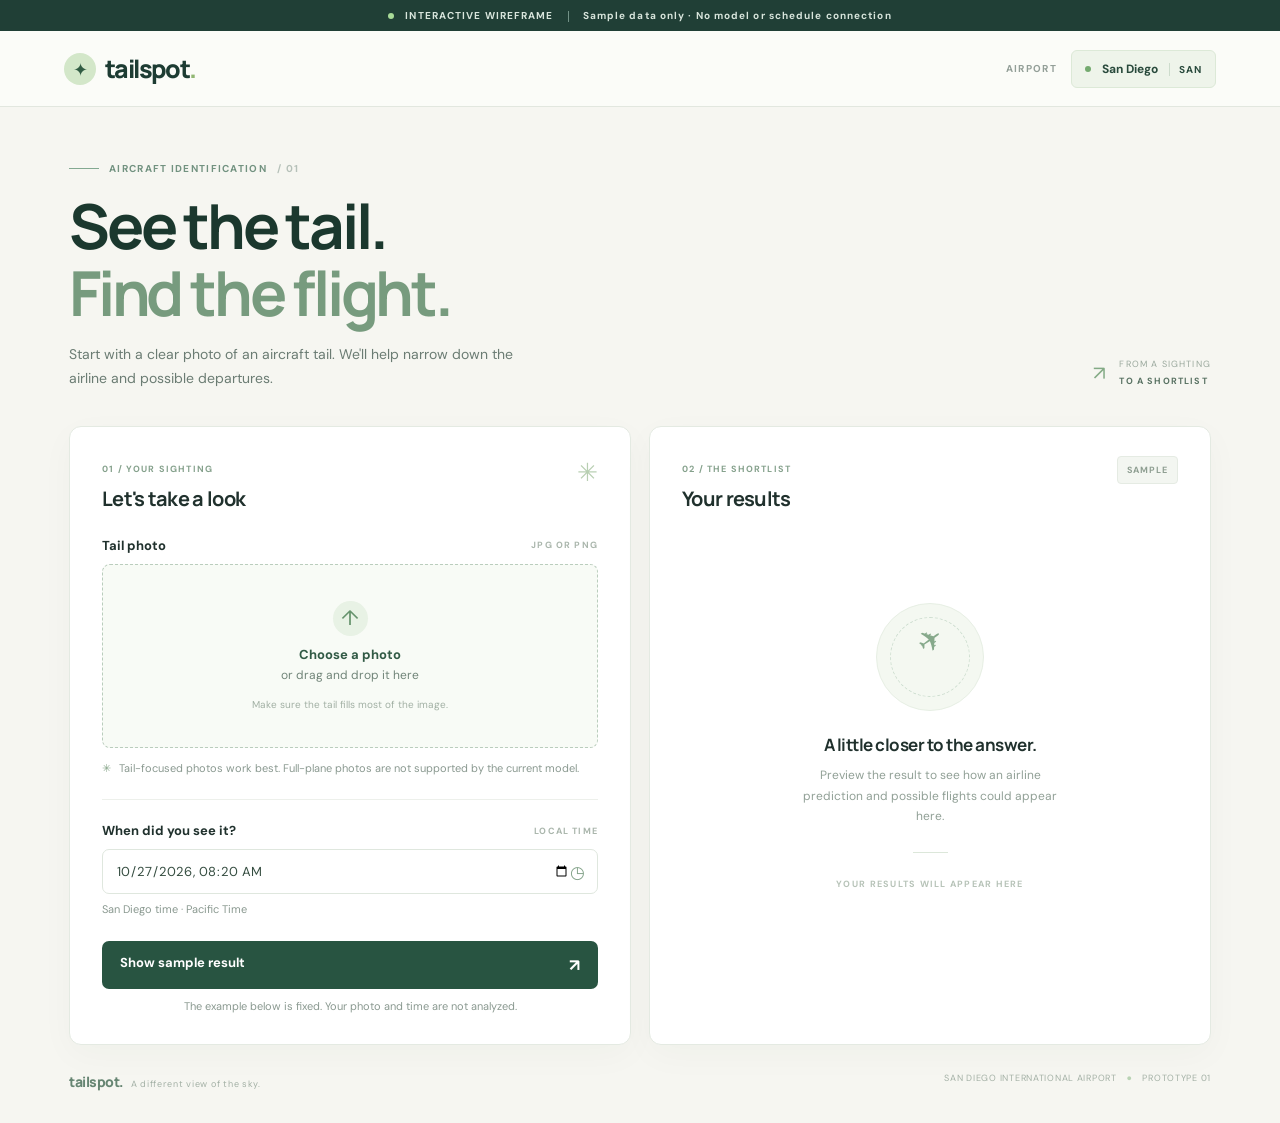
==== app_wireframe/index.html @ a4063f3d "Add airline identification app wireframe" ====
<!doctype html>
<html lang="en">
<head>
  <meta charset="utf-8">
  <meta name="viewport" content="width=device-width, initial-scale=1">
  <title>Tailspot · App wireframe</title>
  <link rel="stylesheet" href="styles.css">
  <script src="app.js" defer></script>
</head>
<body>
  <div class="prototype-banner"><span class="status-dot"></span> INTERACTIVE WIREFRAME <span class="banner-divider"></span> Sample data only · No model or schedule connection</div>
  <header class="topbar">
    <a class="brand" href="#top" aria-label="Tailspot home"><span class="brand-icon">✦</span><span>tailspot<span class="brand-period">.</span></span></a>
    <div class="header-right"><span class="header-label">AIRPORT</span><span class="airport-chip"><span class="airport-dot"></span> San Diego <b>SAN</b></span></div>
  </header>
  <main id="top">
    <section class="intro"><div><div class="eyebrow"><span class="line"></span> AIRCRAFT IDENTIFICATION <span class="eyebrow-number">/ 01</span></div><h1>See the tail.<br><span>Find the flight.</span></h1><p>Start with a clear photo of an aircraft tail. We'll help narrow down the airline and possible departures.</p></div><div class="intro-note"><span class="note-icon">↗</span><span>FROM A SIGHTING<br><strong>TO A SHORTLIST</strong></span></div></section>
    <div class="workspace">
      <section class="card input-card" aria-labelledby="input-title">
        <div class="card-heading"><div><span class="step">01 / YOUR SIGHTING</span><h2 id="input-title">Let's take a look</h2></div><span class="corner-mark">✳</span></div>
        <div class="form-label-row"><label for="photo">Tail photo</label><span>JPG OR PNG</span></div>
        <label class="upload" id="upload-zone" for="photo"><span class="upload-icon">↑</span><strong>Choose a photo</strong><span>or drag and drop it here</span><small>Make sure the tail fills most of the image.</small><input id="photo" type="file" accept="image/jpeg,image/png" class="visually-hidden"></label>
        <div class="preview" id="preview" hidden><img id="preview-image" alt="Selected aircraft tail preview"><div class="preview-info"><div><span class="preview-eyebrow">PHOTO READY</span><strong id="file-name"></strong></div><button type="button" class="text-button" id="change-photo">Change photo ↗</button></div></div>
        <p class="photo-guidance"><span>✳</span> Tail-focused photos work best. Full-plane photos are not supported by the current model.</p>
        <div class="field-divider"></div>
        <div class="form-label-row"><label for="observed">When did you see it?</label><span>LOCAL TIME</span></div>
        <div class="time-field"><input id="observed" type="datetime-local" value="2026-10-27T08:20"><span class="field-icon">◷</span></div>
        <p class="field-hint">San Diego time · Pacific Time</p>
        <button class="primary-button" id="show-result" type="button">Show sample result <span>↗</span></button>
        <p class="button-note">The example below is fixed. Your photo and time are not analyzed.</p>
      </section>
      <section class="card result-card" aria-labelledby="results-title">
        <div class="card-heading"><div><span class="step">02 / THE SHORTLIST</span><h2 id="results-title">Your results</h2></div><span class="sample-badge">SAMPLE</span></div>
        <div id="empty-state" class="empty-state"><div class="empty-icon"><span>✈</span><i></i></div><h3>A little closer to the answer.</h3><p>Preview the result to see how an airline prediction and possible flights could appear here.</p><div class="empty-divider"></div><span>YOUR RESULTS WILL APPEAR HERE</span></div>
        <div id="result-state" hidden aria-live="polite">
          <div class="result-alert"><span>i</span><p><strong>Illustrative example</strong> · This is a fixed sample, not a prediction from your photo or time.</p></div>
          <div class="result-label"><span>IDENTIFIED AIRLINE</span><span>MODEL OUTPUT</span></div>
          <div class="airline-result"><div class="airline-emblem">S</div><div><span class="result-caption">POSSIBLE AIRLINE</span><h3>Southwest Airlines</h3><p>Based on an example tail photo</p></div><div class="airline-arrow">↗</div></div>
          <div class="model-note">The model can be wrong, even when its confidence is high.</div>
          <div class="candidate-heading"><div><span class="step">NEXT / SCHEDULE LOOKUP</span><h3>Possible departures</h3><p>Tuesday · 8:20 AM sighting · SAN</p></div><span class="count-badge">2 CANDIDATES</span></div>
          <div class="flight"><div class="flight-icon">↗</div><div class="flight-main"><strong>Phoenix <span>PHX</span></strong><small>WN1002 · Scheduled 8:30 AM</small></div><div class="flight-time">10 min <span>after sighting</span></div></div>
          <div class="flight"><div class="flight-icon">↗</div><div class="flight-main"><strong>Las Vegas <span>LAS</span></strong><small>WN1001 · Scheduled 7:30 AM</small></div><div class="flight-time">50 min <span>before sighting</span></div></div>
          <div class="candidate-note"><span>✳</span><p><strong>These are possibilities, not confirmed flights.</strong> Schedule times are gate departures, and runway timing can vary.</p></div>
          <button type="button" class="reset-button" id="reset-result">← Back to the starting view</button>
        </div>
      </section>
    </div>
    <footer><span><strong>tailspot.</strong> &nbsp; A different view of the sky.</span><span>SAN DIEGO INTERNATIONAL AIRPORT <span class="footer-dot">●</span> PROTOTYPE 01</span></footer>
  </main>
</body>
</html>
---- app_wireframe/styles.css ----
@import url('https://fonts.googleapis.com/css2?family=DM+Sans:wght@400;500;600;700&family=Manrope:wght@400;500;600;700;800&display=swap');
.visually-hidden{position:absolute;width:1px;height:1px;padding:0;margin:-1px;overflow:hidden;clip:rect(0,0,0,0);white-space:nowrap;border:0}.upload:focus-within{outline:2px solid #285441;outline-offset:3px}
:root{font-family:'DM Sans',sans-serif;color:#20312d;background:#f6f6f1;font-synthesis:none}*{box-sizing:border-box}[hidden]{display:none!important}body{margin:0}.prototype-banner{background:#203f36;color:#d8e5dc;text-align:center;padding:9px 18px;font-size:10px;letter-spacing:.11em;font-weight:700}.status-dot,.airport-dot{display:inline-block;width:6px;height:6px;border-radius:50%;background:#a8db98;margin-right:8px;vertical-align:middle}.banner-divider{display:inline-block;height:11px;border-left:1px solid #729186;margin:0 11px;vertical-align:middle}.topbar{height:76px;border-bottom:1px solid #e2e7df;background:#fbfcf8;display:flex;align-items:center;justify-content:space-between;padding:0 max(5%,calc((100% - 1190px)/2));}.brand{font:800 25px Manrope,sans-serif;text-decoration:none;color:#1d3c33;letter-spacing:-1.6px;display:flex;align-items:center;gap:9px}.brand-icon{font-size:18px;background:#d3e7c9;color:#315c43;border-radius:50%;width:32px;height:32px;display:grid;place-items:center;letter-spacing:0}.brand-period{color:#91b773}.header-right{display:flex;align-items:center;gap:14px}.header-label,.airport-chip,.step,.eyebrow,.form-label-row span,.preview-eyebrow,.result-label,.result-caption,.count-badge{font-size:10px;letter-spacing:.13em;font-weight:700}.header-label{color:#939f98}.airport-chip{background:#eef4ea;border:1px solid #dce9d7;padding:10px 13px;border-radius:6px;color:#294a3c;letter-spacing:0;font-size:12px}.airport-chip b{border-left:1px solid #cddccc;padding-left:9px;margin-left:8px;font-size:10px;letter-spacing:.1em}.airport-dot{background:#74aa6f}main{max-width:1190px;margin:auto;padding:0 24px}.intro{display:flex;justify-content:space-between;align-items:flex-end;padding:55px 0 35px}.eyebrow{color:#729280;display:flex;align-items:center;gap:10px}.line{width:30px;height:1px;background:#83a991}.eyebrow-number{color:#b6c1b9}h1,h2,h3,p{margin:0}h1,h2,h3{font-family:Manrope,sans-serif}h1{font-size:clamp(39px,5vw,62px);line-height:1.08;letter-spacing:-3.2px;margin:18px 0 16px;font-weight:700;color:#1b382e}h1 span{color:#779b7e}.intro p{font-size:14px;color:#6b7c73;line-height:1.7;max-width:470px}.intro-note{display:flex;gap:12px;align-items:center;font-size:9px;letter-spacing:.13em;color:#9aa89d;line-height:1.8}.intro-note strong{color:#597263}.note-icon{font-size:20px;color:#83aa85}.workspace{display:grid;grid-template-columns:1fr 1fr;gap:18px;align-items:stretch}.card{background:#fff;border:1px solid #e4eae2;border-radius:12px;box-shadow:0 10px 35px #213c2c08;padding:29px 32px}.card-heading{display:flex;justify-content:space-between;align-items:flex-start;margin-bottom:25px}.step{color:#85a18c;font-size:9px}.card-heading h2{font-size:20px;letter-spacing:-.7px;margin-top:8px}.corner-mark{color:#b8cfb2;font-size:25px}.form-label-row{display:flex;justify-content:space-between;align-items:center;margin-bottom:10px}.form-label-row label{font-size:13px;font-weight:700}.form-label-row span{color:#aab6ac;font-size:9px}.upload{height:184px;border:1px dashed #bacdbd;border-radius:8px;background:#f8fbf6;display:flex;flex-direction:column;align-items:center;justify-content:center;cursor:pointer;color:#718579;font-size:12px;transition:.2s}.upload:hover,.upload.dragging{background:#eef7eb;border-color:#739b77}.upload strong{color:#315a45;font-size:13px;margin:10px 0 4px}.upload small{color:#a2b0a4;margin-top:15px}.upload-icon{width:35px;height:35px;background:#e8f2e5;display:grid;place-items:center;border-radius:50%;font-size:21px;color:#66936d}.preview{border:1px solid #e4eae2;border-radius:8px;overflow:hidden}.preview img{display:block;width:100%;height:184px;object-fit:contain;background:#edf2ed}.preview-info{display:flex;justify-content:space-between;align-items:center;padding:12px}.preview-info strong{display:block;font-size:12px;max-width:220px;overflow:hidden;text-overflow:ellipsis;white-space:nowrap;margin-top:4px}.preview-eyebrow{color:#8aa08e;font-size:9px}.text-button,.reset-button{border:0;background:none;color:#517c5d;cursor:pointer;font-weight:700;font-size:11px}.photo-guidance,.field-hint,.button-note{font-size:11px;color:#8a9990;line-height:1.6}.photo-guidance{margin:12px 0 0;display:flex;gap:8px}.photo-guidance span{color:#87a68a}.field-divider{border-top:1px solid #edf0eb;margin:22px 0}.time-field{display:flex;border:1px solid #dfe7de;border-radius:7px;align-items:center;padding:0 12px;height:45px}.time-field input{font:13px 'DM Sans',sans-serif;color:#354d40;border:0;background:transparent;width:100%;outline:none}.field-icon{color:#82a288;font-size:17px}.field-hint{margin-top:7px}.primary-button{width:100%;height:48px;border:0;border-radius:7px;background:#285441;color:white;text-align:left;padding:0 18px;font:700 13px 'DM Sans',sans-serif;margin-top:22px;cursor:pointer}.primary-button:hover{background:#1a4231}.primary-button span{float:right;font-size:17px}.button-note{text-align:center;margin-top:9px}.sample-badge{font-size:9px;color:#8e9e91;background:#f3f6f1;border:1px solid #e5ebe3;padding:7px 9px;border-radius:4px;letter-spacing:.1em;font-weight:700}.result-card{min-height:575px}.empty-state{min-height:420px;display:flex;flex-direction:column;align-items:center;justify-content:center;text-align:center}.empty-icon{width:108px;height:108px;background:#f4f8f1;border:1px solid #e7efe4;border-radius:50%;display:grid;place-items:center;color:#86a98b;position:relative;font-size:30px}.empty-icon:after{content:'';position:absolute;inset:13px;border:1px dashed #ceded0;border-radius:50%}.empty-icon span{transform:rotate(-35deg)}.empty-state h3{font-size:17px;letter-spacing:-.5px;margin-top:22px}.empty-state p{font-size:12px;color:#91a096;line-height:1.7;max-width:280px;margin-top:9px}.empty-divider{width:35px;border-top:1px solid #dce7da;margin:25px}.empty-state>span{font-size:9px;color:#b7c3b8;letter-spacing:.14em;font-weight:700}.result-alert{display:flex;gap:9px;align-items:flex-start;background:#f4f7ef;color:#708272;border-radius:6px;padding:11px;font-size:11px;line-height:1.5;margin-bottom:20px}.result-alert span{border:1px solid #aabfa9;border-radius:50%;width:15px;height:15px;display:grid;place-items:center;flex:none;font-size:9px}.result-label{display:flex;justify-content:space-between;color:#a0b0a2;font-size:9px;margin-bottom:10px}.airline-result{display:flex;align-items:center;gap:14px;padding:17px;border:1px solid #e5ece3;border-radius:8px}.airline-emblem{background:#254a6b;color:#f5d76e;border-radius:50%;width:46px;height:46px;display:grid;place-items:center;font:800 20px Manrope,sans-serif;flex:none}.result-caption{color:#90a095;font-size:9px}.airline-result h3{font-size:16px;letter-spacing:-.4px;margin:4px 0}.airline-result p,.candidate-heading p{font-size:11px;color:#91a096}.airline-arrow{margin-left:auto;color:#8fac96;font-size:19px}.model-note{font-size:10px;color:#93a198;margin-top:9px}.candidate-heading{display:flex;justify-content:space-between;align-items:flex-end;margin:24px 0 10px}.candidate-heading h3{font-size:17px;letter-spacing:-.5px;margin:7px 0}.count-badge{color:#739c78;background:#eff6ed;padding:7px 8px;border-radius:4px;font-size:9px;white-space:nowrap}.flight{display:flex;align-items:center;gap:12px;padding:13px 0;border-bottom:1px solid #edf1ec}.flight-icon{border-radius:50%;background:#f1f6ef;width:32px;height:32px;display:grid;place-items:center;color:#729c7b}.flight-main strong{font:700 13px Manrope,sans-serif}.flight-main strong span{font:700 10px 'DM Sans',sans-serif;color:#a1b1a4;margin-left:5px}.flight-main small{display:block;margin-top:4px;color:#97a69c;font-size:10px}.flight-time{margin-left:auto;text-align:right;font-size:11px;font-weight:700;color:#628269;white-space:nowrap}.flight-time span{display:block;font-size:9px;font-weight:400;color:#a2b0a5;margin-top:4px}.candidate-note{display:flex;gap:9px;background:#f8f8f3;padding:11px;margin-top:14px;font-size:10px;line-height:1.5;color:#8d9a8c;border-radius:6px}.candidate-note span{color:#8eaa86}.candidate-note strong{color:#63796a}.reset-button{padding:0;margin-top:16px}footer{display:flex;justify-content:space-between;gap:20px;padding:27px 0 32px;color:#a3b0a5;font-size:9px;letter-spacing:.08em}footer strong{font:800 14px Manrope,sans-serif;color:#668572;letter-spacing:-.5px}.footer-dot{color:#b9d3b4;margin:0 7px}@media(max-width:760px){.topbar{padding:0 20px}.header-label,.intro-note{display:none}.intro{padding-top:36px}.workspace{grid-template-columns:1fr}.card{padding:24px}.result-card{min-height:480px}.empty-state{min-height:360px}footer{flex-direction:column}.intro h1{letter-spacing:-2px}.prototype-banner{font-size:9px}}
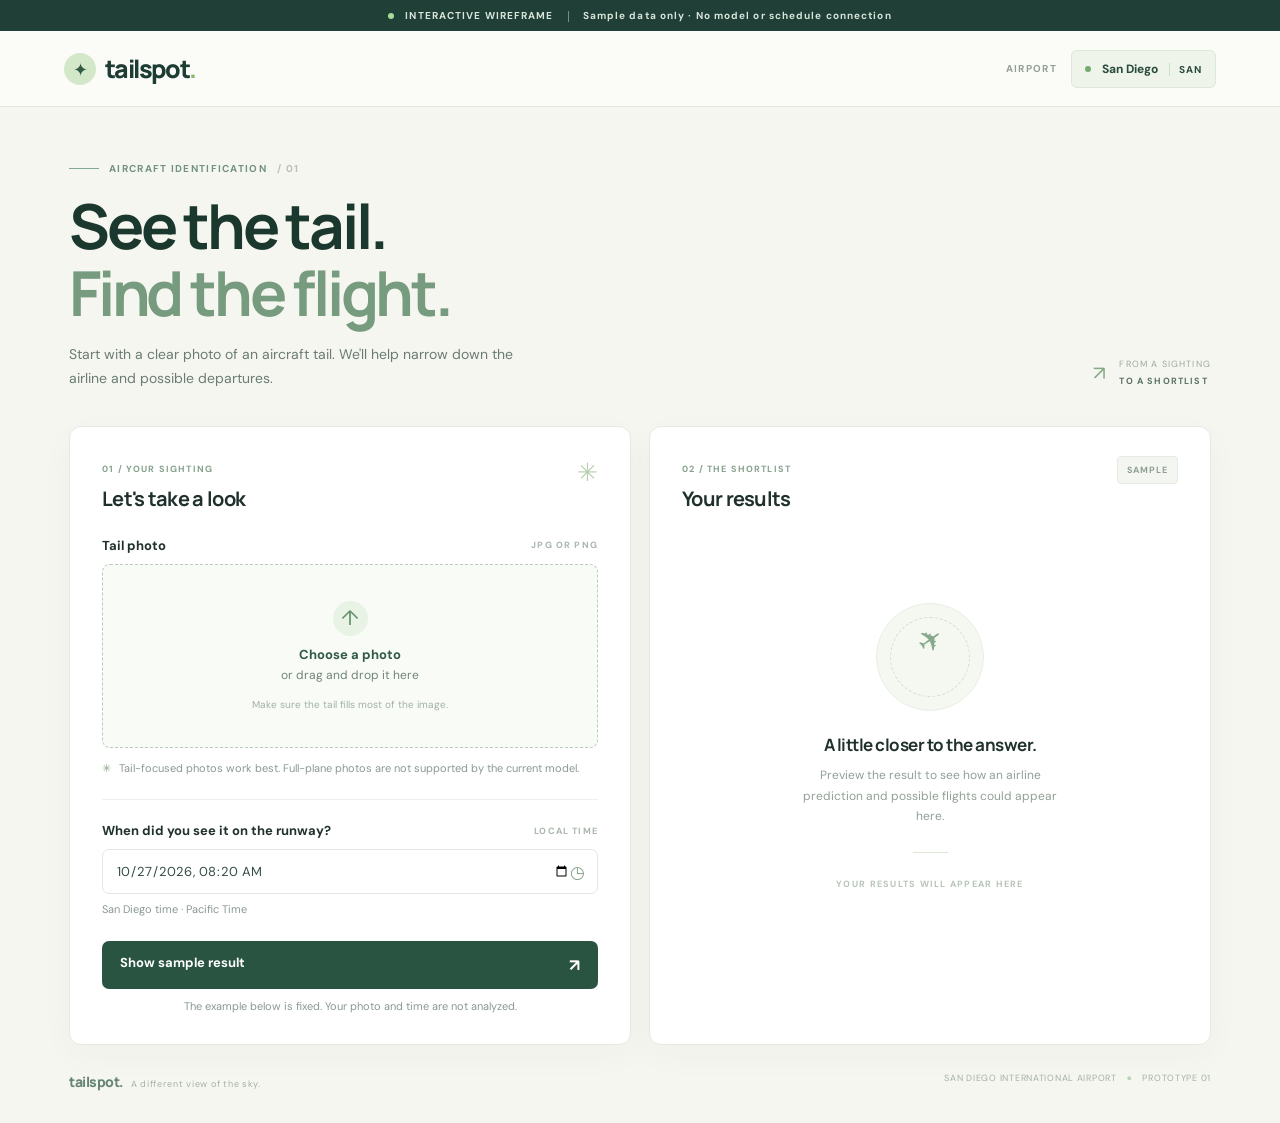
==== commit f81dae3d: "Refine wireframe and plan photo retention" ====
--- a/app_wireframe/index.html
+++ b/app_wireframe/index.html
@@ -23,7 +23,7 @@
         <div class="preview" id="preview" hidden><img id="preview-image" alt="Selected aircraft tail preview"><div class="preview-info"><div><span class="preview-eyebrow">PHOTO READY</span><strong id="file-name"></strong></div><button type="button" class="text-button" id="change-photo">Change photo ↗</button></div></div>
         <p class="photo-guidance"><span>✳</span> Tail-focused photos work best. Full-plane photos are not supported by the current model.</p>
         <div class="field-divider"></div>
-        <div class="form-label-row"><label for="observed">When did you see it?</label><span>LOCAL TIME</span></div>
+        <div class="form-label-row"><label for="observed">When did you see it on the runway?</label><span>LOCAL TIME</span></div>
         <div class="time-field"><input id="observed" type="datetime-local" value="2026-10-27T08:20"><span class="field-icon">◷</span></div>
         <p class="field-hint">San Diego time · Pacific Time</p>
         <button class="primary-button" id="show-result" type="button">Show sample result <span>↗</span></button>
@@ -35,12 +35,11 @@
         <div id="result-state" hidden aria-live="polite">
           <div class="result-alert"><span>i</span><p><strong>Illustrative example</strong> · This is a fixed sample, not a prediction from your photo or time.</p></div>
           <div class="result-label"><span>IDENTIFIED AIRLINE</span><span>MODEL OUTPUT</span></div>
-          <div class="airline-result"><div class="airline-emblem">S</div><div><span class="result-caption">POSSIBLE AIRLINE</span><h3>Southwest Airlines</h3><p>Based on an example tail photo</p></div><div class="airline-arrow">↗</div></div>
-          <div class="model-note">The model can be wrong, even when its confidence is high.</div>
+          <div class="airline-result"><div class="airline-emblem">S</div><div><span class="result-caption">AIRLINE</span><h3>Southwest Airlines <span class="airline-code">WN</span></h3><p>Based on an example tail photo</p></div><div class="airline-arrow">↗</div></div>
           <div class="candidate-heading"><div><span class="step">NEXT / SCHEDULE LOOKUP</span><h3>Possible departures</h3><p>Tuesday · 8:20 AM sighting · SAN</p></div><span class="count-badge">2 CANDIDATES</span></div>
           <div class="flight"><div class="flight-icon">↗</div><div class="flight-main"><strong>Phoenix <span>PHX</span></strong><small>WN1002 · Scheduled 8:30 AM</small></div><div class="flight-time">10 min <span>after sighting</span></div></div>
           <div class="flight"><div class="flight-icon">↗</div><div class="flight-main"><strong>Las Vegas <span>LAS</span></strong><small>WN1001 · Scheduled 7:30 AM</small></div><div class="flight-time">50 min <span>before sighting</span></div></div>
-          <div class="candidate-note"><span>✳</span><p><strong>These are possibilities, not confirmed flights.</strong> Schedule times are gate departures, and runway timing can vary.</p></div>
+          <div class="candidate-note"><span>✳</span><p><strong>These are possibilities, not confirmed flights.</strong> Schedule times are gate departures, and runway timing can vary. The model can also be wrong, even when its confidence is high.</p></div>
           <button type="button" class="reset-button" id="reset-result">← Back to the starting view</button>
         </div>
       </section>
--- a/app_wireframe/styles.css
+++ b/app_wireframe/styles.css
@@ -1,3 +1,4 @@
 @import url('https://fonts.googleapis.com/css2?family=DM+Sans:wght@400;500;600;700&family=Manrope:wght@400;500;600;700;800&display=swap');
 .visually-hidden{position:absolute;width:1px;height:1px;padding:0;margin:-1px;overflow:hidden;clip:rect(0,0,0,0);white-space:nowrap;border:0}.upload:focus-within{outline:2px solid #285441;outline-offset:3px}
+.airline-code{display:inline-block;margin-left:5px;padding:3px 6px;border-radius:4px;background:#eef4ea;color:#688b6f;font:700 10px 'DM Sans',sans-serif;letter-spacing:.08em;vertical-align:middle}
 :root{font-family:'DM Sans',sans-serif;color:#20312d;background:#f6f6f1;font-synthesis:none}*{box-sizing:border-box}[hidden]{display:none!important}body{margin:0}.prototype-banner{background:#203f36;color:#d8e5dc;text-align:center;padding:9px 18px;font-size:10px;letter-spacing:.11em;font-weight:700}.status-dot,.airport-dot{display:inline-block;width:6px;height:6px;border-radius:50%;background:#a8db98;margin-right:8px;vertical-align:middle}.banner-divider{display:inline-block;height:11px;border-left:1px solid #729186;margin:0 11px;vertical-align:middle}.topbar{height:76px;border-bottom:1px solid #e2e7df;background:#fbfcf8;display:flex;align-items:center;justify-content:space-between;padding:0 max(5%,calc((100% - 1190px)/2));}.brand{font:800 25px Manrope,sans-serif;text-decoration:none;color:#1d3c33;letter-spacing:-1.6px;display:flex;align-items:center;gap:9px}.brand-icon{font-size:18px;background:#d3e7c9;color:#315c43;border-radius:50%;width:32px;height:32px;display:grid;place-items:center;letter-spacing:0}.brand-period{color:#91b773}.header-right{display:flex;align-items:center;gap:14px}.header-label,.airport-chip,.step,.eyebrow,.form-label-row span,.preview-eyebrow,.result-label,.result-caption,.count-badge{font-size:10px;letter-spacing:.13em;font-weight:700}.header-label{color:#939f98}.airport-chip{background:#eef4ea;border:1px solid #dce9d7;padding:10px 13px;border-radius:6px;color:#294a3c;letter-spacing:0;font-size:12px}.airport-chip b{border-left:1px solid #cddccc;padding-left:9px;margin-left:8px;font-size:10px;letter-spacing:.1em}.airport-dot{background:#74aa6f}main{max-width:1190px;margin:auto;padding:0 24px}.intro{display:flex;justify-content:space-between;align-items:flex-end;padding:55px 0 35px}.eyebrow{color:#729280;display:flex;align-items:center;gap:10px}.line{width:30px;height:1px;background:#83a991}.eyebrow-number{color:#b6c1b9}h1,h2,h3,p{margin:0}h1,h2,h3{font-family:Manrope,sans-serif}h1{font-size:clamp(39px,5vw,62px);line-height:1.08;letter-spacing:-3.2px;margin:18px 0 16px;font-weight:700;color:#1b382e}h1 span{color:#779b7e}.intro p{font-size:14px;color:#6b7c73;line-height:1.7;max-width:470px}.intro-note{display:flex;gap:12px;align-items:center;font-size:9px;letter-spacing:.13em;color:#9aa89d;line-height:1.8}.intro-note strong{color:#597263}.note-icon{font-size:20px;color:#83aa85}.workspace{display:grid;grid-template-columns:1fr 1fr;gap:18px;align-items:stretch}.card{background:#fff;border:1px solid #e4eae2;border-radius:12px;box-shadow:0 10px 35px #213c2c08;padding:29px 32px}.card-heading{display:flex;justify-content:space-between;align-items:flex-start;margin-bottom:25px}.step{color:#85a18c;font-size:9px}.card-heading h2{font-size:20px;letter-spacing:-.7px;margin-top:8px}.corner-mark{color:#b8cfb2;font-size:25px}.form-label-row{display:flex;justify-content:space-between;align-items:center;margin-bottom:10px}.form-label-row label{font-size:13px;font-weight:700}.form-label-row span{color:#aab6ac;font-size:9px}.upload{height:184px;border:1px dashed #bacdbd;border-radius:8px;background:#f8fbf6;display:flex;flex-direction:column;align-items:center;justify-content:center;cursor:pointer;color:#718579;font-size:12px;transition:.2s}.upload:hover,.upload.dragging{background:#eef7eb;border-color:#739b77}.upload strong{color:#315a45;font-size:13px;margin:10px 0 4px}.upload small{color:#a2b0a4;margin-top:15px}.upload-icon{width:35px;height:35px;background:#e8f2e5;display:grid;place-items:center;border-radius:50%;font-size:21px;color:#66936d}.preview{border:1px solid #e4eae2;border-radius:8px;overflow:hidden}.preview img{display:block;width:100%;height:184px;object-fit:contain;background:#edf2ed}.preview-info{display:flex;justify-content:space-between;align-items:center;padding:12px}.preview-info strong{display:block;font-size:12px;max-width:220px;overflow:hidden;text-overflow:ellipsis;white-space:nowrap;margin-top:4px}.preview-eyebrow{color:#8aa08e;font-size:9px}.text-button,.reset-button{border:0;background:none;color:#517c5d;cursor:pointer;font-weight:700;font-size:11px}.photo-guidance,.field-hint,.button-note{font-size:11px;color:#8a9990;line-height:1.6}.photo-guidance{margin:12px 0 0;display:flex;gap:8px}.photo-guidance span{color:#87a68a}.field-divider{border-top:1px solid #edf0eb;margin:22px 0}.time-field{display:flex;border:1px solid #dfe7de;border-radius:7px;align-items:center;padding:0 12px;height:45px}.time-field input{font:13px 'DM Sans',sans-serif;color:#354d40;border:0;background:transparent;width:100%;outline:none}.field-icon{color:#82a288;font-size:17px}.field-hint{margin-top:7px}.primary-button{width:100%;height:48px;border:0;border-radius:7px;background:#285441;color:white;text-align:left;padding:0 18px;font:700 13px 'DM Sans',sans-serif;margin-top:22px;cursor:pointer}.primary-button:hover{background:#1a4231}.primary-button span{float:right;font-size:17px}.button-note{text-align:center;margin-top:9px}.sample-badge{font-size:9px;color:#8e9e91;background:#f3f6f1;border:1px solid #e5ebe3;padding:7px 9px;border-radius:4px;letter-spacing:.1em;font-weight:700}.result-card{min-height:575px}.empty-state{min-height:420px;display:flex;flex-direction:column;align-items:center;justify-content:center;text-align:center}.empty-icon{width:108px;height:108px;background:#f4f8f1;border:1px solid #e7efe4;border-radius:50%;display:grid;place-items:center;color:#86a98b;position:relative;font-size:30px}.empty-icon:after{content:'';position:absolute;inset:13px;border:1px dashed #ceded0;border-radius:50%}.empty-icon span{transform:rotate(-35deg)}.empty-state h3{font-size:17px;letter-spacing:-.5px;margin-top:22px}.empty-state p{font-size:12px;color:#91a096;line-height:1.7;max-width:280px;margin-top:9px}.empty-divider{width:35px;border-top:1px solid #dce7da;margin:25px}.empty-state>span{font-size:9px;color:#b7c3b8;letter-spacing:.14em;font-weight:700}.result-alert{display:flex;gap:9px;align-items:flex-start;background:#f4f7ef;color:#708272;border-radius:6px;padding:11px;font-size:11px;line-height:1.5;margin-bottom:20px}.result-alert span{border:1px solid #aabfa9;border-radius:50%;width:15px;height:15px;display:grid;place-items:center;flex:none;font-size:9px}.result-label{display:flex;justify-content:space-between;color:#a0b0a2;font-size:9px;margin-bottom:10px}.airline-result{display:flex;align-items:center;gap:14px;padding:17px;border:1px solid #e5ece3;border-radius:8px}.airline-emblem{background:#254a6b;color:#f5d76e;border-radius:50%;width:46px;height:46px;display:grid;place-items:center;font:800 20px Manrope,sans-serif;flex:none}.result-caption{color:#90a095;font-size:9px}.airline-result h3{font-size:16px;letter-spacing:-.4px;margin:4px 0}.airline-result p,.candidate-heading p{font-size:11px;color:#91a096}.airline-arrow{margin-left:auto;color:#8fac96;font-size:19px}.model-note{font-size:10px;color:#93a198;margin-top:9px}.candidate-heading{display:flex;justify-content:space-between;align-items:flex-end;margin:24px 0 10px}.candidate-heading h3{font-size:17px;letter-spacing:-.5px;margin:7px 0}.count-badge{color:#739c78;background:#eff6ed;padding:7px 8px;border-radius:4px;font-size:9px;white-space:nowrap}.flight{display:flex;align-items:center;gap:12px;padding:13px 0;border-bottom:1px solid #edf1ec}.flight-icon{border-radius:50%;background:#f1f6ef;width:32px;height:32px;display:grid;place-items:center;color:#729c7b}.flight-main strong{font:700 13px Manrope,sans-serif}.flight-main strong span{font:700 10px 'DM Sans',sans-serif;color:#a1b1a4;margin-left:5px}.flight-main small{display:block;margin-top:4px;color:#97a69c;font-size:10px}.flight-time{margin-left:auto;text-align:right;font-size:11px;font-weight:700;color:#628269;white-space:nowrap}.flight-time span{display:block;font-size:9px;font-weight:400;color:#a2b0a5;margin-top:4px}.candidate-note{display:flex;gap:9px;background:#f8f8f3;padding:11px;margin-top:14px;font-size:10px;line-height:1.5;color:#8d9a8c;border-radius:6px}.candidate-note span{color:#8eaa86}.candidate-note strong{color:#63796a}.reset-button{padding:0;margin-top:16px}footer{display:flex;justify-content:space-between;gap:20px;padding:27px 0 32px;color:#a3b0a5;font-size:9px;letter-spacing:.08em}footer strong{font:800 14px Manrope,sans-serif;color:#668572;letter-spacing:-.5px}.footer-dot{color:#b9d3b4;margin:0 7px}@media(max-width:760px){.topbar{padding:0 20px}.header-label,.intro-note{display:none}.intro{padding-top:36px}.workspace{grid-template-columns:1fr}.card{padding:24px}.result-card{min-height:480px}.empty-state{min-height:360px}footer{flex-direction:column}.intro h1{letter-spacing:-2px}.prototype-banner{font-size:9px}}
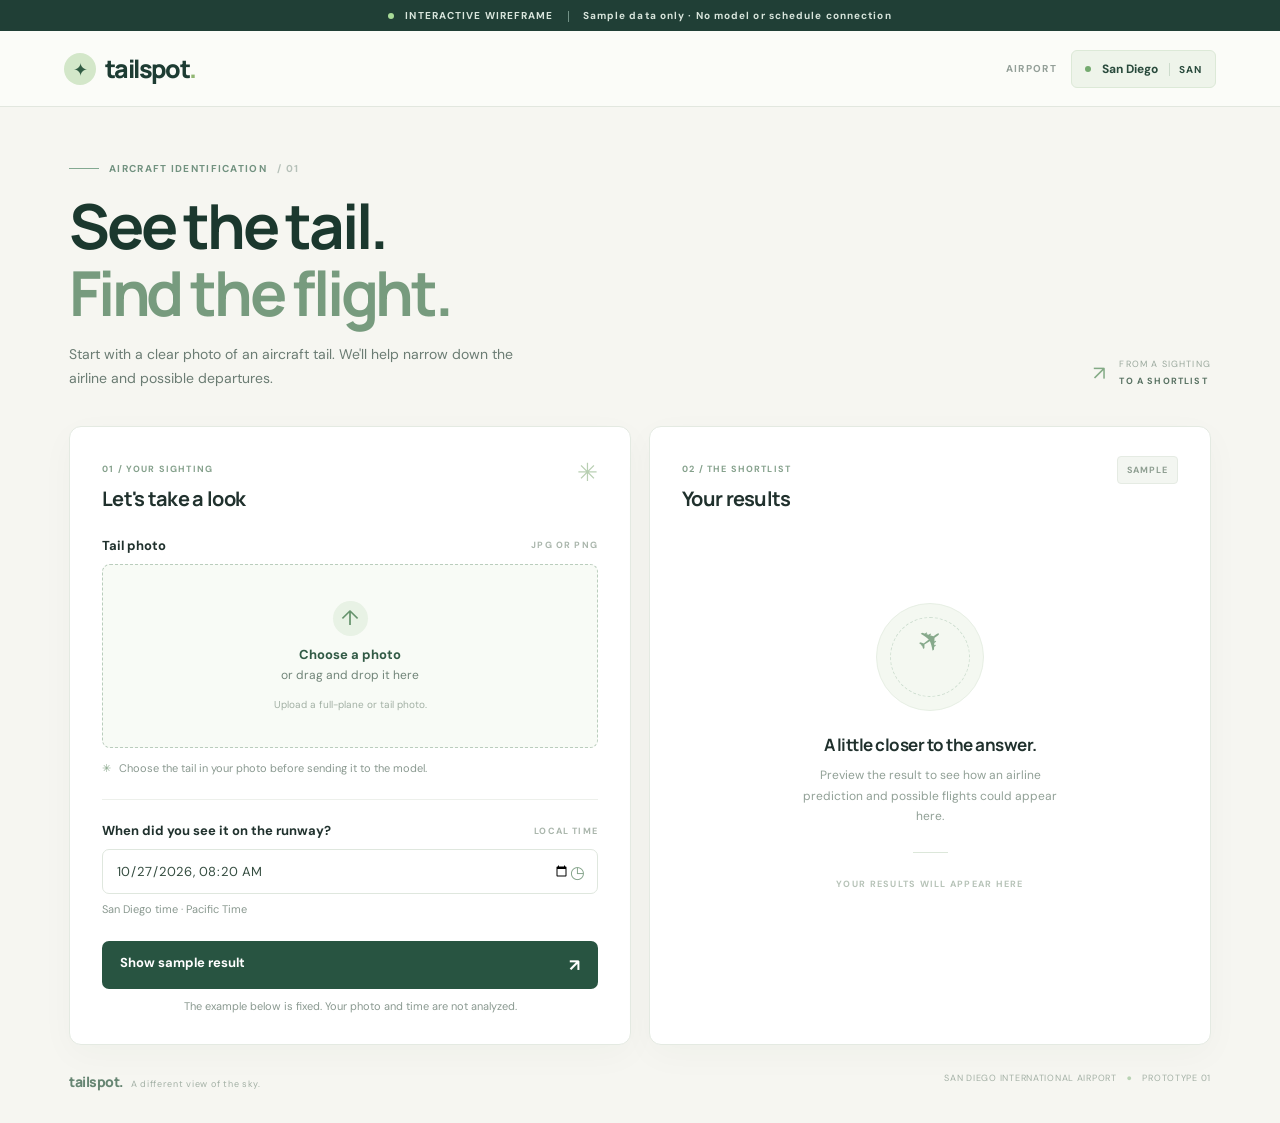
==== commit ae1fb1ac: "Add manual tail crop workflow" ====
--- a/app_wireframe/index.html
+++ b/app_wireframe/index.html
@@ -19,9 +19,22 @@
       <section class="card input-card" aria-labelledby="input-title">
         <div class="card-heading"><div><span class="step">01 / YOUR SIGHTING</span><h2 id="input-title">Let's take a look</h2></div><span class="corner-mark">✳</span></div>
         <div class="form-label-row"><label for="photo">Tail photo</label><span>JPG OR PNG</span></div>
-        <label class="upload" id="upload-zone" for="photo"><span class="upload-icon">↑</span><strong>Choose a photo</strong><span>or drag and drop it here</span><small>Make sure the tail fills most of the image.</small><input id="photo" type="file" accept="image/jpeg,image/png" class="visually-hidden"></label>
-        <div class="preview" id="preview" hidden><img id="preview-image" alt="Selected aircraft tail preview"><div class="preview-info"><div><span class="preview-eyebrow">PHOTO READY</span><strong id="file-name"></strong></div><button type="button" class="text-button" id="change-photo">Change photo ↗</button></div></div>
-        <p class="photo-guidance"><span>✳</span> Tail-focused photos work best. Full-plane photos are not supported by the current model.</p>
+        <label class="upload" id="upload-zone" for="photo"><span class="upload-icon">↑</span><strong>Choose a photo</strong><span>or drag and drop it here</span><small>Upload a full-plane or tail photo.</small><input id="photo" type="file" accept="image/jpeg,image/png" class="visually-hidden"></label>
+        <div class="preview" id="preview" hidden>
+          <div class="preview-info"><div><span class="preview-eyebrow">SELECT THE TAIL</span><strong id="file-name"></strong></div><button type="button" class="text-button" id="change-photo">Change photo ↗</button></div>
+          <p class="crop-help">Drag a box around the tail, leaving a little space around it.</p>
+          <canvas id="crop-canvas" aria-label="Photo: draw a box around the aircraft tail"></canvas>
+          <fieldset class="crop-fields"><legend>Or enter the box edges as percentages of the image</legend>
+            <label>Left <input id="crop-left" type="number" min="0" max="100" step="0.1" inputmode="decimal"></label>
+            <label>Top <input id="crop-top" type="number" min="0" max="100" step="0.1" inputmode="decimal"></label>
+            <label>Right <input id="crop-right" type="number" min="0" max="100" step="0.1" inputmode="decimal"></label>
+            <label>Bottom <input id="crop-bottom" type="number" min="0" max="100" step="0.1" inputmode="decimal"></label>
+          </fieldset>
+          <p id="crop-error" class="crop-error" role="status"></p>
+          <button type="button" id="apply-crop" class="crop-button" disabled>Preview tail crop ↗</button>
+          <div id="cropped-result" hidden><div class="crop-output-heading">TAIL CROP · MODEL INPUT</div><img id="cropped-image" alt="Preview of the selected tail crop"><button type="button" id="download-crop" class="text-button">Download crop ↓</button></div>
+        </div>
+        <p class="photo-guidance"><span>✳</span> Choose the tail in your photo before sending it to the model.</p>
         <div class="field-divider"></div>
         <div class="form-label-row"><label for="observed">When did you see it on the runway?</label><span>LOCAL TIME</span></div>
         <div class="time-field"><input id="observed" type="datetime-local" value="2026-10-27T08:20"><span class="field-icon">◷</span></div>
--- a/app_wireframe/styles.css
+++ b/app_wireframe/styles.css
@@ -1,4 +1,6 @@
 @import url('https://fonts.googleapis.com/css2?family=DM+Sans:wght@400;500;600;700&family=Manrope:wght@400;500;600;700;800&display=swap');
 .visually-hidden{position:absolute;width:1px;height:1px;padding:0;margin:-1px;overflow:hidden;clip:rect(0,0,0,0);white-space:nowrap;border:0}.upload:focus-within{outline:2px solid #285441;outline-offset:3px}
 .airline-code{display:inline-block;margin-left:5px;padding:3px 6px;border-radius:4px;background:#eef4ea;color:#688b6f;font:700 10px 'DM Sans',sans-serif;letter-spacing:.08em;vertical-align:middle}
+.crop-help{font-size:11px;line-height:1.5;color:#708579;padding:0 12px 10px}#crop-canvas{display:block;width:100%;height:auto;cursor:crosshair;touch-action:none;background:#edf2ed}.crop-fields{display:grid;grid-template-columns:repeat(4,minmax(0,1fr));gap:8px;border:0;margin:12px 12px 0;padding:0}.crop-fields legend{font-size:10px;color:#708579;margin-bottom:8px}.crop-fields label{font-size:10px;font-weight:700;color:#61776a}.crop-fields input{display:block;width:100%;margin-top:4px;border:1px solid #dfe7de;border-radius:5px;padding:6px;font:12px 'DM Sans',sans-serif;color:#354d40}.crop-error{color:#ad4a3c;font-size:11px;margin:7px 12px}.crop-button{margin:4px 12px 12px;padding:9px 12px;background:#e7f1e5;color:#315a45;border:0;border-radius:5px;font:700 11px 'DM Sans',sans-serif;cursor:pointer}.crop-button:disabled{opacity:.5;cursor:not-allowed}#cropped-result{border-top:1px solid #e4eae2;padding:12px}.crop-output-heading{font-size:9px;letter-spacing:.12em;color:#85a18c;font-weight:700;margin-bottom:8px}#cropped-image{display:block;max-width:100%;max-height:200px;margin-bottom:8px}
+#cropped-image{width:auto;height:auto}
 :root{font-family:'DM Sans',sans-serif;color:#20312d;background:#f6f6f1;font-synthesis:none}*{box-sizing:border-box}[hidden]{display:none!important}body{margin:0}.prototype-banner{background:#203f36;color:#d8e5dc;text-align:center;padding:9px 18px;font-size:10px;letter-spacing:.11em;font-weight:700}.status-dot,.airport-dot{display:inline-block;width:6px;height:6px;border-radius:50%;background:#a8db98;margin-right:8px;vertical-align:middle}.banner-divider{display:inline-block;height:11px;border-left:1px solid #729186;margin:0 11px;vertical-align:middle}.topbar{height:76px;border-bottom:1px solid #e2e7df;background:#fbfcf8;display:flex;align-items:center;justify-content:space-between;padding:0 max(5%,calc((100% - 1190px)/2));}.brand{font:800 25px Manrope,sans-serif;text-decoration:none;color:#1d3c33;letter-spacing:-1.6px;display:flex;align-items:center;gap:9px}.brand-icon{font-size:18px;background:#d3e7c9;color:#315c43;border-radius:50%;width:32px;height:32px;display:grid;place-items:center;letter-spacing:0}.brand-period{color:#91b773}.header-right{display:flex;align-items:center;gap:14px}.header-label,.airport-chip,.step,.eyebrow,.form-label-row span,.preview-eyebrow,.result-label,.result-caption,.count-badge{font-size:10px;letter-spacing:.13em;font-weight:700}.header-label{color:#939f98}.airport-chip{background:#eef4ea;border:1px solid #dce9d7;padding:10px 13px;border-radius:6px;color:#294a3c;letter-spacing:0;font-size:12px}.airport-chip b{border-left:1px solid #cddccc;padding-left:9px;margin-left:8px;font-size:10px;letter-spacing:.1em}.airport-dot{background:#74aa6f}main{max-width:1190px;margin:auto;padding:0 24px}.intro{display:flex;justify-content:space-between;align-items:flex-end;padding:55px 0 35px}.eyebrow{color:#729280;display:flex;align-items:center;gap:10px}.line{width:30px;height:1px;background:#83a991}.eyebrow-number{color:#b6c1b9}h1,h2,h3,p{margin:0}h1,h2,h3{font-family:Manrope,sans-serif}h1{font-size:clamp(39px,5vw,62px);line-height:1.08;letter-spacing:-3.2px;margin:18px 0 16px;font-weight:700;color:#1b382e}h1 span{color:#779b7e}.intro p{font-size:14px;color:#6b7c73;line-height:1.7;max-width:470px}.intro-note{display:flex;gap:12px;align-items:center;font-size:9px;letter-spacing:.13em;color:#9aa89d;line-height:1.8}.intro-note strong{color:#597263}.note-icon{font-size:20px;color:#83aa85}.workspace{display:grid;grid-template-columns:1fr 1fr;gap:18px;align-items:stretch}.card{background:#fff;border:1px solid #e4eae2;border-radius:12px;box-shadow:0 10px 35px #213c2c08;padding:29px 32px}.card-heading{display:flex;justify-content:space-between;align-items:flex-start;margin-bottom:25px}.step{color:#85a18c;font-size:9px}.card-heading h2{font-size:20px;letter-spacing:-.7px;margin-top:8px}.corner-mark{color:#b8cfb2;font-size:25px}.form-label-row{display:flex;justify-content:space-between;align-items:center;margin-bottom:10px}.form-label-row label{font-size:13px;font-weight:700}.form-label-row span{color:#aab6ac;font-size:9px}.upload{height:184px;border:1px dashed #bacdbd;border-radius:8px;background:#f8fbf6;display:flex;flex-direction:column;align-items:center;justify-content:center;cursor:pointer;color:#718579;font-size:12px;transition:.2s}.upload:hover,.upload.dragging{background:#eef7eb;border-color:#739b77}.upload strong{color:#315a45;font-size:13px;margin:10px 0 4px}.upload small{color:#a2b0a4;margin-top:15px}.upload-icon{width:35px;height:35px;background:#e8f2e5;display:grid;place-items:center;border-radius:50%;font-size:21px;color:#66936d}.preview{border:1px solid #e4eae2;border-radius:8px;overflow:hidden}.preview img{display:block;width:100%;height:184px;object-fit:contain;background:#edf2ed}.preview-info{display:flex;justify-content:space-between;align-items:center;padding:12px}.preview-info strong{display:block;font-size:12px;max-width:220px;overflow:hidden;text-overflow:ellipsis;white-space:nowrap;margin-top:4px}.preview-eyebrow{color:#8aa08e;font-size:9px}.text-button,.reset-button{border:0;background:none;color:#517c5d;cursor:pointer;font-weight:700;font-size:11px}.photo-guidance,.field-hint,.button-note{font-size:11px;color:#8a9990;line-height:1.6}.photo-guidance{margin:12px 0 0;display:flex;gap:8px}.photo-guidance span{color:#87a68a}.field-divider{border-top:1px solid #edf0eb;margin:22px 0}.time-field{display:flex;border:1px solid #dfe7de;border-radius:7px;align-items:center;padding:0 12px;height:45px}.time-field input{font:13px 'DM Sans',sans-serif;color:#354d40;border:0;background:transparent;width:100%;outline:none}.field-icon{color:#82a288;font-size:17px}.field-hint{margin-top:7px}.primary-button{width:100%;height:48px;border:0;border-radius:7px;background:#285441;color:white;text-align:left;padding:0 18px;font:700 13px 'DM Sans',sans-serif;margin-top:22px;cursor:pointer}.primary-button:hover{background:#1a4231}.primary-button span{float:right;font-size:17px}.button-note{text-align:center;margin-top:9px}.sample-badge{font-size:9px;color:#8e9e91;background:#f3f6f1;border:1px solid #e5ebe3;padding:7px 9px;border-radius:4px;letter-spacing:.1em;font-weight:700}.result-card{min-height:575px}.empty-state{min-height:420px;display:flex;flex-direction:column;align-items:center;justify-content:center;text-align:center}.empty-icon{width:108px;height:108px;background:#f4f8f1;border:1px solid #e7efe4;border-radius:50%;display:grid;place-items:center;color:#86a98b;position:relative;font-size:30px}.empty-icon:after{content:'';position:absolute;inset:13px;border:1px dashed #ceded0;border-radius:50%}.empty-icon span{transform:rotate(-35deg)}.empty-state h3{font-size:17px;letter-spacing:-.5px;margin-top:22px}.empty-state p{font-size:12px;color:#91a096;line-height:1.7;max-width:280px;margin-top:9px}.empty-divider{width:35px;border-top:1px solid #dce7da;margin:25px}.empty-state>span{font-size:9px;color:#b7c3b8;letter-spacing:.14em;font-weight:700}.result-alert{display:flex;gap:9px;align-items:flex-start;background:#f4f7ef;color:#708272;border-radius:6px;padding:11px;font-size:11px;line-height:1.5;margin-bottom:20px}.result-alert span{border:1px solid #aabfa9;border-radius:50%;width:15px;height:15px;display:grid;place-items:center;flex:none;font-size:9px}.result-label{display:flex;justify-content:space-between;color:#a0b0a2;font-size:9px;margin-bottom:10px}.airline-result{display:flex;align-items:center;gap:14px;padding:17px;border:1px solid #e5ece3;border-radius:8px}.airline-emblem{background:#254a6b;color:#f5d76e;border-radius:50%;width:46px;height:46px;display:grid;place-items:center;font:800 20px Manrope,sans-serif;flex:none}.result-caption{color:#90a095;font-size:9px}.airline-result h3{font-size:16px;letter-spacing:-.4px;margin:4px 0}.airline-result p,.candidate-heading p{font-size:11px;color:#91a096}.airline-arrow{margin-left:auto;color:#8fac96;font-size:19px}.model-note{font-size:10px;color:#93a198;margin-top:9px}.candidate-heading{display:flex;justify-content:space-between;align-items:flex-end;margin:24px 0 10px}.candidate-heading h3{font-size:17px;letter-spacing:-.5px;margin:7px 0}.count-badge{color:#739c78;background:#eff6ed;padding:7px 8px;border-radius:4px;font-size:9px;white-space:nowrap}.flight{display:flex;align-items:center;gap:12px;padding:13px 0;border-bottom:1px solid #edf1ec}.flight-icon{border-radius:50%;background:#f1f6ef;width:32px;height:32px;display:grid;place-items:center;color:#729c7b}.flight-main strong{font:700 13px Manrope,sans-serif}.flight-main strong span{font:700 10px 'DM Sans',sans-serif;color:#a1b1a4;margin-left:5px}.flight-main small{display:block;margin-top:4px;color:#97a69c;font-size:10px}.flight-time{margin-left:auto;text-align:right;font-size:11px;font-weight:700;color:#628269;white-space:nowrap}.flight-time span{display:block;font-size:9px;font-weight:400;color:#a2b0a5;margin-top:4px}.candidate-note{display:flex;gap:9px;background:#f8f8f3;padding:11px;margin-top:14px;font-size:10px;line-height:1.5;color:#8d9a8c;border-radius:6px}.candidate-note span{color:#8eaa86}.candidate-note strong{color:#63796a}.reset-button{padding:0;margin-top:16px}footer{display:flex;justify-content:space-between;gap:20px;padding:27px 0 32px;color:#a3b0a5;font-size:9px;letter-spacing:.08em}footer strong{font:800 14px Manrope,sans-serif;color:#668572;letter-spacing:-.5px}.footer-dot{color:#b9d3b4;margin:0 7px}@media(max-width:760px){.topbar{padding:0 20px}.header-label,.intro-note{display:none}.intro{padding-top:36px}.workspace{grid-template-columns:1fr}.card{padding:24px}.result-card{min-height:480px}.empty-state{min-height:360px}footer{flex-direction:column}.intro h1{letter-spacing:-2px}.prototype-banner{font-size:9px}}
